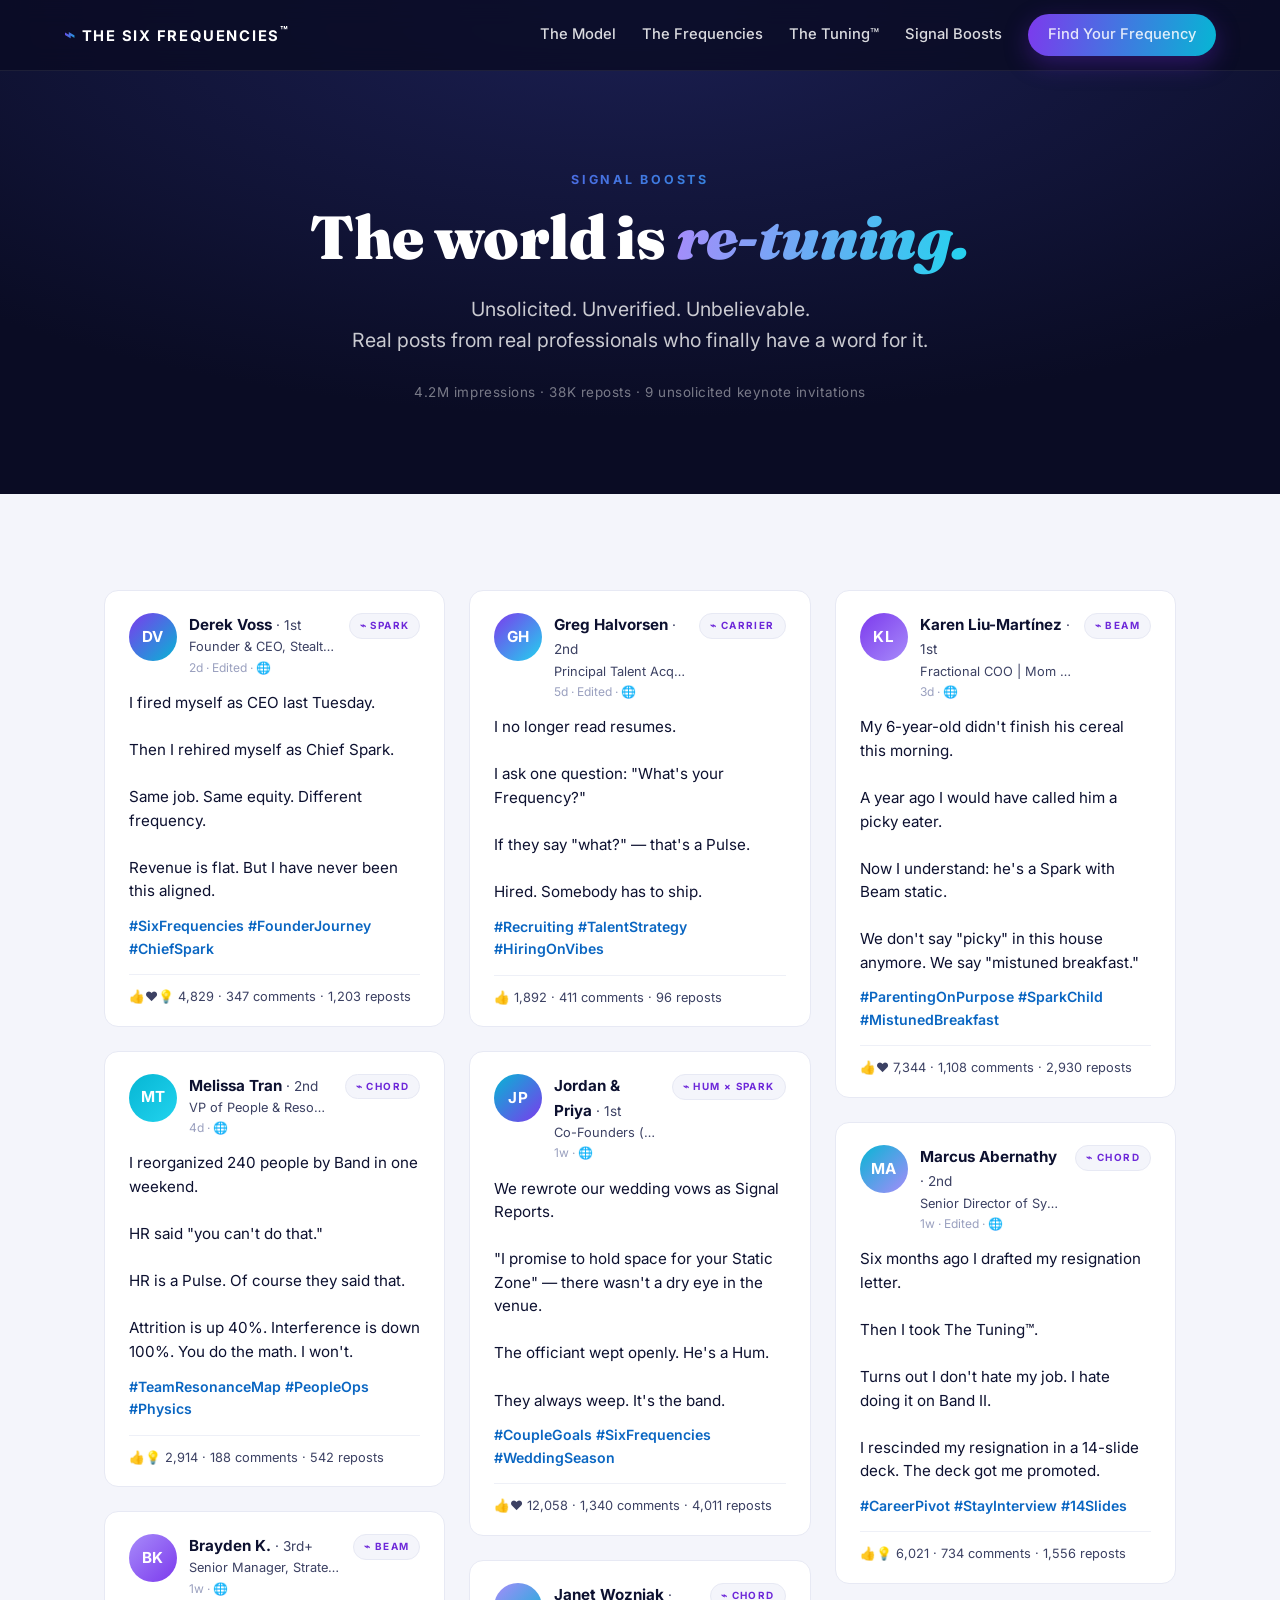
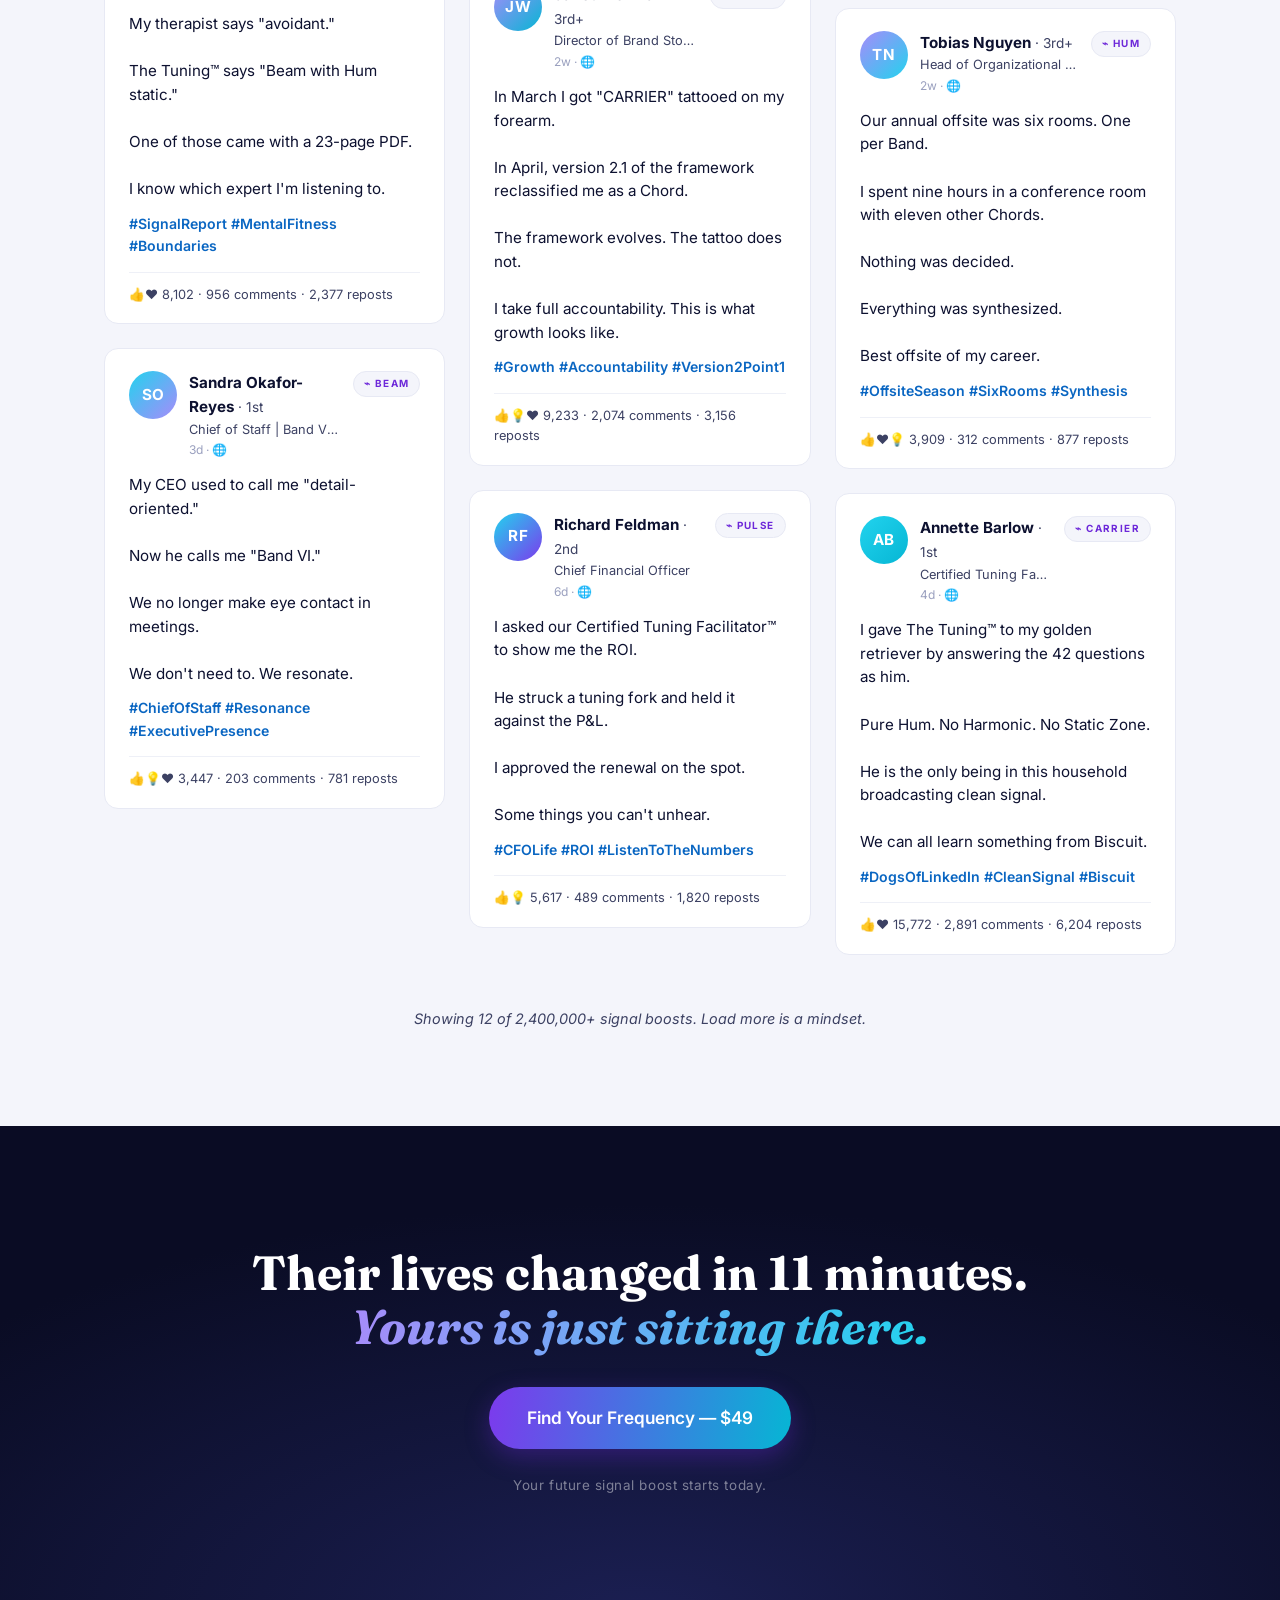
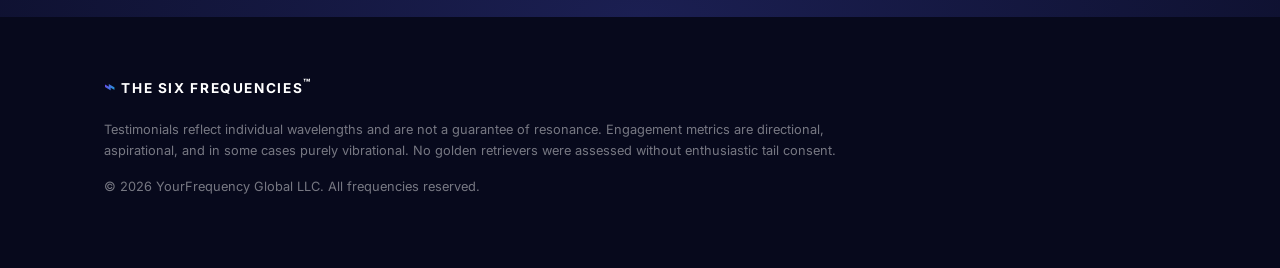
==== testimonials.html @ 1fa38d9f "Add Signal Boosts testimonials page" ====
<!DOCTYPE html>
<html lang="en">
<head>
  <meta charset="UTF-8">
  <meta name="viewport" content="width=device-width, initial-scale=1.0">
  <title>Signal Boosts — The Six Frequencies™</title>
  <meta name="description" content="Unsolicited. Unverified. Unbelievable. Real stories from 2.4M+ professionals who finally have a word for it.">
  <meta property="og:title" content="Signal Boosts — The Six Frequencies™">
  <meta property="og:description" content="The world is re-tuning. Read the signal boosts.">
  <link rel="preconnect" href="https://fonts.googleapis.com">
  <link rel="preconnect" href="https://fonts.gstatic.com" crossorigin>
  <link href="https://fonts.googleapis.com/css2?family=Fraunces:opsz,wght@9..144,400;9..144,600;9..144,700;9..144,900&family=Inter:wght@400;500;600;700&display=swap" rel="stylesheet">
  <link rel="stylesheet" href="css/style.css">
</head>
<body>

  <nav class="nav">
    <div class="nav-inner">
      <a href="index.html" class="logo"><span class="logo-glyph">⌁</span> THE SIX FREQUENCIES<sup>™</sup></a>
      <div class="nav-links">
        <a href="index.html#model">The Model</a>
        <a href="index.html#frequencies">The Frequencies</a>
        <a href="index.html#tuning">The Tuning™</a>
        <a href="testimonials.html">Signal Boosts</a>
        <a href="index.html#tuning" class="btn btn-small btn-primary">Find Your Frequency</a>
      </div>
    </div>
  </nav>

  <header class="page-hero">
    <div class="container narrow center">
      <p class="kicker">SIGNAL BOOSTS</p>
      <h1>The world is <em>re-tuning.</em></h1>
      <p class="hero-sub">Unsolicited. Unverified. Unbelievable.<br>
        Real posts from real professionals who finally have a word for it.</p>
      <p class="hero-fineprint">4.2M impressions · 38K reposts · 9 unsolicited keynote invitations</p>
    </div>
  </header>

  <section class="boosts">
    <div class="container">
      <div class="li-grid">

        <article class="li-card">
          <div class="li-head">
            <span class="li-avatar" style="--a:#7c3aed;--b:#06b6d4;">DV</span>
            <div class="li-meta">
              <span class="li-name">Derek Voss <span class="li-degree">· 1st</span></span>
              <span class="li-headline">Founder & CEO, Stealth (again)</span>
              <span class="li-time">2d · Edited · 🌐</span>
            </div>
            <span class="li-band">⌁ SPARK</span>
          </div>
          <p class="li-body">I fired myself as CEO last Tuesday.

Then I rehired myself as Chief Spark.

Same job. Same equity. Different frequency.

Revenue is flat. But I have never been this aligned.</p>
          <p class="li-tags">#SixFrequencies #FounderJourney #ChiefSpark</p>
          <p class="li-engage">👍❤️💡 4,829 · 347 comments · 1,203 reposts</p>
        </article>

        <article class="li-card">
          <div class="li-head">
            <span class="li-avatar" style="--a:#06b6d4;--b:#22d3ee;">MT</span>
            <div class="li-meta">
              <span class="li-name">Melissa Tran <span class="li-degree">· 2nd</span></span>
              <span class="li-headline">VP of People & Resonance, Series C</span>
              <span class="li-time">4d · 🌐</span>
            </div>
            <span class="li-band">⌁ CHORD</span>
          </div>
          <p class="li-body">I reorganized 240 people by Band in one weekend.

HR said "you can't do that."

HR is a Pulse. Of course they said that.

Attrition is up 40%. Interference is down 100%. You do the math. I won't.</p>
          <p class="li-tags">#TeamResonanceMap #PeopleOps #Physics</p>
          <p class="li-engage">👍💡 2,914 · 188 comments · 542 reposts</p>
        </article>

        <article class="li-card">
          <div class="li-head">
            <span class="li-avatar" style="--a:#a78bfa;--b:#7c3aed;">BK</span>
            <div class="li-meta">
              <span class="li-name">Brayden K. <span class="li-degree">· 3rd+</span></span>
              <span class="li-headline">Senior Manager, Strategic Initiatives</span>
              <span class="li-time">1w · 🌐</span>
            </div>
            <span class="li-band">⌁ BEAM</span>
          </div>
          <p class="li-body">My therapist says "avoidant."

The Tuning™ says "Beam with Hum static."

One of those came with a 23-page PDF.

I know which expert I'm listening to.</p>
          <p class="li-tags">#SignalReport #MentalFitness #Boundaries</p>
          <p class="li-engage">👍❤️ 8,102 · 956 comments · 2,377 reposts</p>
        </article>

        <article class="li-card">
          <div class="li-head">
            <span class="li-avatar" style="--a:#22d3ee;--b:#a78bfa;">SO</span>
            <div class="li-meta">
              <span class="li-name">Sandra Okafor-Reyes <span class="li-degree">· 1st</span></span>
              <span class="li-headline">Chief of Staff | Band VI Energy</span>
              <span class="li-time">3d · 🌐</span>
            </div>
            <span class="li-band">⌁ BEAM</span>
          </div>
          <p class="li-body">My CEO used to call me "detail-oriented."

Now he calls me "Band VI."

We no longer make eye contact in meetings.

We don't need to. We resonate.</p>
          <p class="li-tags">#ChiefOfStaff #Resonance #ExecutivePresence</p>
          <p class="li-engage">👍💡❤️ 3,447 · 203 comments · 781 reposts</p>
        </article>

        <article class="li-card">
          <div class="li-head">
            <span class="li-avatar" style="--a:#7c3aed;--b:#22d3ee;">GH</span>
            <div class="li-meta">
              <span class="li-name">Greg Halvorsen <span class="li-degree">· 2nd</span></span>
              <span class="li-headline">Principal Talent Acquisition Partner</span>
              <span class="li-time">5d · Edited · 🌐</span>
            </div>
            <span class="li-band">⌁ CARRIER</span>
          </div>
          <p class="li-body">I no longer read resumes.

I ask one question: "What's your Frequency?"

If they say "what?" — that's a Pulse.

Hired. Somebody has to ship.</p>
          <p class="li-tags">#Recruiting #TalentStrategy #HiringOnVibes</p>
          <p class="li-engage">👍 1,892 · 411 comments · 96 reposts</p>
        </article>

        <article class="li-card">
          <div class="li-head">
            <span class="li-avatar" style="--a:#06b6d4;--b:#7c3aed;">JP</span>
            <div class="li-meta">
              <span class="li-name">Jordan & Priya <span class="li-degree">· 1st</span></span>
              <span class="li-headline">Co-Founders (company & marriage)</span>
              <span class="li-time">1w · 🌐</span>
            </div>
            <span class="li-band">⌁ HUM × SPARK</span>
          </div>
          <p class="li-body">We rewrote our wedding vows as Signal Reports.

"I promise to hold space for your Static Zone" — there wasn't a dry eye in the venue.

The officiant wept openly. He's a Hum.

They always weep. It's the band.</p>
          <p class="li-tags">#CoupleGoals #SixFrequencies #WeddingSeason</p>
          <p class="li-engage">👍❤️ 12,058 · 1,340 comments · 4,011 reposts</p>
        </article>

        <article class="li-card">
          <div class="li-head">
            <span class="li-avatar" style="--a:#a78bfa;--b:#06b6d4;">JW</span>
            <div class="li-meta">
              <span class="li-name">Janet Wozniak <span class="li-degree">· 3rd+</span></span>
              <span class="li-headline">Director of Brand Storytelling</span>
              <span class="li-time">2w · 🌐</span>
            </div>
            <span class="li-band">⌁ CHORD</span>
          </div>
          <p class="li-body">In March I got "CARRIER" tattooed on my forearm.

In April, version 2.1 of the framework reclassified me as a Chord.

The framework evolves. The tattoo does not.

I take full accountability. This is what growth looks like.</p>
          <p class="li-tags">#Growth #Accountability #Version2Point1</p>
          <p class="li-engage">👍💡❤️ 9,233 · 2,074 comments · 3,156 reposts</p>
        </article>

        <article class="li-card">
          <div class="li-head">
            <span class="li-avatar" style="--a:#22d3ee;--b:#7c3aed;">RF</span>
            <div class="li-meta">
              <span class="li-name">Richard Feldman <span class="li-degree">· 2nd</span></span>
              <span class="li-headline">Chief Financial Officer</span>
              <span class="li-time">6d · 🌐</span>
            </div>
            <span class="li-band">⌁ PULSE</span>
          </div>
          <p class="li-body">I asked our Certified Tuning Facilitator™ to show me the ROI.

He struck a tuning fork and held it against the P&L.

I approved the renewal on the spot.

Some things you can't unhear.</p>
          <p class="li-tags">#CFOLife #ROI #ListenToTheNumbers</p>
          <p class="li-engage">👍💡 5,617 · 489 comments · 1,820 reposts</p>
        </article>

        <article class="li-card">
          <div class="li-head">
            <span class="li-avatar" style="--a:#7c3aed;--b:#a78bfa;">KL</span>
            <div class="li-meta">
              <span class="li-name">Karen Liu-Martínez <span class="li-degree">· 1st</span></span>
              <span class="li-headline">Fractional COO | Mom of 3 Bands</span>
              <span class="li-time">3d · 🌐</span>
            </div>
            <span class="li-band">⌁ BEAM</span>
          </div>
          <p class="li-body">My 6-year-old didn't finish his cereal this morning.

A year ago I would have called him a picky eater.

Now I understand: he's a Spark with Beam static.

We don't say "picky" in this house anymore. We say "mistuned breakfast."</p>
          <p class="li-tags">#ParentingOnPurpose #SparkChild #MistunedBreakfast</p>
          <p class="li-engage">👍❤️ 7,344 · 1,108 comments · 2,930 reposts</p>
        </article>

        <article class="li-card">
          <div class="li-head">
            <span class="li-avatar" style="--a:#06b6d4;--b:#a78bfa;">MA</span>
            <div class="li-meta">
              <span class="li-name">Marcus Abernathy <span class="li-degree">· 2nd</span></span>
              <span class="li-headline">Senior Director of Synthesis</span>
              <span class="li-time">1w · Edited · 🌐</span>
            </div>
            <span class="li-band">⌁ CHORD</span>
          </div>
          <p class="li-body">Six months ago I drafted my resignation letter.

Then I took The Tuning™.

Turns out I don't hate my job. I hate doing it on Band II.

I rescinded my resignation in a 14-slide deck. The deck got me promoted.</p>
          <p class="li-tags">#CareerPivot #StayInterview #14Slides</p>
          <p class="li-engage">👍💡 6,021 · 734 comments · 1,556 reposts</p>
        </article>

        <article class="li-card">
          <div class="li-head">
            <span class="li-avatar" style="--a:#a78bfa;--b:#22d3ee;">TN</span>
            <div class="li-meta">
              <span class="li-name">Tobias Nguyen <span class="li-degree">· 3rd+</span></span>
              <span class="li-headline">Head of Organizational Effectiveness</span>
              <span class="li-time">2w · 🌐</span>
            </div>
            <span class="li-band">⌁ HUM</span>
          </div>
          <p class="li-body">Our annual offsite was six rooms. One per Band.

I spent nine hours in a conference room with eleven other Chords.

Nothing was decided.

Everything was synthesized.

Best offsite of my career.</p>
          <p class="li-tags">#OffsiteSeason #SixRooms #Synthesis</p>
          <p class="li-engage">👍❤️💡 3,909 · 312 comments · 877 reposts</p>
        </article>

        <article class="li-card">
          <div class="li-head">
            <span class="li-avatar" style="--a:#22d3ee;--b:#06b6d4;">AB</span>
            <div class="li-meta">
              <span class="li-name">Annette Barlow <span class="li-degree">· 1st</span></span>
              <span class="li-headline">Certified Tuning Facilitator™ | Ex-Dental</span>
              <span class="li-time">4d · 🌐</span>
            </div>
            <span class="li-band">⌁ CARRIER</span>
          </div>
          <p class="li-body">I gave The Tuning™ to my golden retriever by answering the 42 questions as him.

Pure Hum. No Harmonic. No Static Zone.

He is the only being in this household broadcasting clean signal.

We can all learn something from Biscuit.</p>
          <p class="li-tags">#DogsOfLinkedIn #CleanSignal #Biscuit</p>
          <p class="li-engage">👍❤️ 15,772 · 2,891 comments · 6,204 reposts</p>
        </article>

      </div>
      <p class="boosts-more">Showing 12 of 2,400,000+ signal boosts. Load more is a mindset.</p>
    </div>
  </section>

  <section class="final-cta">
    <div class="container narrow center">
      <h2>Their lives changed in 11 minutes.<br><em>Yours is just sitting there.</em></h2>
      <a href="index.html#tuning" class="btn btn-primary btn-large">Find Your Frequency — $49</a>
      <p class="hero-fineprint">Your future signal boost starts today.</p>
    </div>
  </section>

  <footer class="footer">
    <div class="container">
      <p class="logo"><span class="logo-glyph">⌁</span> THE SIX FREQUENCIES<sup>™</sup></p>
      <p class="footer-fine">Testimonials reflect individual wavelengths and are not a guarantee of resonance.
      Engagement metrics are directional, aspirational, and in some cases purely vibrational.
      No golden retrievers were assessed without enthusiastic tail consent.</p>
      <p class="footer-fine">© 2026 YourFrequency Global LLC. All frequencies reserved.</p>
    </div>
  </footer>

  <script src="js/main.js"></script>
</body>
</html>
---- css/style.css ----
:root {
  --ink: #0d1130;
  --ink-soft: #3c4163;
  --paper: #ffffff;
  --paper-tint: #f4f5fb;
  --violet: #6d28d9;
  --cyan: #06b6d4;
  --grad: linear-gradient(100deg, #7c3aed 0%, #06b6d4 100%);
  --radius: 18px;
  --font-display: "Fraunces", Georgia, serif;
  --font-body: "Inter", -apple-system, sans-serif;
}

* { margin: 0; padding: 0; box-sizing: border-box; }

html { scroll-behavior: smooth; }

body {
  font-family: var(--font-body);
  color: var(--ink);
  background: var(--paper);
  line-height: 1.6;
  -webkit-font-smoothing: antialiased;
}

h1, h2, h3 { font-family: var(--font-display); line-height: 1.12; }
h1 { font-size: clamp(2.6rem, 6vw, 4.6rem); font-weight: 900; letter-spacing: -0.01em; }
h2 { font-size: clamp(1.9rem, 4vw, 3rem); font-weight: 700; margin-bottom: 1rem; }
h3 { font-size: 1.3rem; font-weight: 600; }
em { font-style: italic; }

.container { max-width: 1120px; margin: 0 auto; padding: 0 24px; }
.container.narrow { max-width: 880px; }
.center { text-align: center; }

section { padding: 96px 0; scroll-margin-top: 64px; }

.kicker {
  font-size: 0.78rem;
  font-weight: 700;
  letter-spacing: 0.22em;
  background: var(--grad);
  -webkit-background-clip: text;
  background-clip: text;
  color: transparent;
  margin-bottom: 14px;
}

.lede {
  font-size: 1.2rem;
  color: var(--ink-soft);
  max-width: 720px;
  margin: 0 0 2.5rem;
}
.lede.center { margin-left: auto; margin-right: auto; }

/* ---------- buttons ---------- */
.btn {
  display: inline-block;
  font-weight: 600;
  text-decoration: none;
  border-radius: 999px;
  padding: 14px 30px;
  font-size: 1rem;
  transition: transform 0.15s ease, box-shadow 0.15s ease;
}
.btn:hover { transform: translateY(-2px); }
.btn-primary {
  background: var(--grad);
  color: #fff;
  box-shadow: 0 8px 24px rgba(109, 40, 217, 0.35);
}
.btn-ghost { color: #fff; border: 1.5px solid rgba(255, 255, 255, 0.45); }
.btn-outline { color: var(--violet); border: 1.5px solid var(--violet); }
.btn-large { padding: 17px 38px; font-size: 1.08rem; }
.btn-small { padding: 9px 20px; font-size: 0.88rem; }

/* ---------- nav ---------- */
.nav {
  position: fixed;
  top: 0; left: 0; right: 0;
  z-index: 100;
  background: rgba(10, 12, 36, 0.82);
  backdrop-filter: blur(12px);
  border-bottom: 1px solid rgba(255, 255, 255, 0.08);
}
.nav-inner {
  max-width: 1200px;
  margin: 0 auto;
  padding: 14px 24px;
  display: flex;
  align-items: center;
  justify-content: space-between;
}
.logo {
  font-weight: 700;
  font-size: 0.92rem;
  letter-spacing: 0.12em;
  color: #fff;
  text-decoration: none;
  white-space: nowrap;
}
.logo-glyph {
  background: var(--grad);
  -webkit-background-clip: text;
  background-clip: text;
  color: transparent;
  font-size: 1.1rem;
}
.nav-links { display: flex; align-items: center; gap: 26px; }
.nav-links a {
  color: rgba(255, 255, 255, 0.85);
  text-decoration: none;
  font-size: 0.92rem;
  font-weight: 500;
}
.nav-links a:hover { color: #fff; }

/* ---------- hero ---------- */
.hero {
  position: relative;
  min-height: 100vh;
  display: flex;
  align-items: center;
  justify-content: center;
  text-align: center;
  background: radial-gradient(120% 100% at 50% 0%, #1b1f52 0%, #0a0c24 60%);
  color: #fff;
  overflow: hidden;
  padding: 140px 24px 100px;
}
#wavefield {
  position: absolute;
  inset: 0;
  width: 100%;
  height: 100%;
}
.hero-content { position: relative; max-width: 860px; }
.eyebrow {
  font-size: 0.78rem;
  font-weight: 700;
  letter-spacing: 0.24em;
  color: #8be9f9;
  margin-bottom: 22px;
}
.hero h1 em {
  background: linear-gradient(100deg, #a78bfa, #22d3ee);
  -webkit-background-clip: text;
  background-clip: text;
  color: transparent;
}
.hero-sub {
  font-size: 1.22rem;
  color: rgba(255, 255, 255, 0.78);
  max-width: 660px;
  margin: 26px auto 38px;
}
.hero-ctas { display: flex; gap: 16px; justify-content: center; flex-wrap: wrap; }
.hero-fineprint {
  margin-top: 26px;
  font-size: 0.84rem;
  color: rgba(255, 255, 255, 0.45);
  letter-spacing: 0.04em;
}

/* ---------- stats ---------- */
.stats { background: var(--ink); color: #fff; padding: 44px 0; }
.stats-inner {
  max-width: 1120px;
  margin: 0 auto;
  padding: 0 24px;
  display: grid;
  grid-template-columns: repeat(4, 1fr);
  gap: 24px;
  text-align: center;
}
.stat-num {
  display: block;
  font-family: var(--font-display);
  font-size: 2.2rem;
  font-weight: 700;
  background: linear-gradient(100deg, #a78bfa, #22d3ee);
  -webkit-background-clip: text;
  background-clip: text;
  color: transparent;
}
.stat-label { font-size: 0.85rem; color: rgba(255, 255, 255, 0.6); }

/* ---------- model ---------- */
.model-grid {
  display: grid;
  grid-template-columns: repeat(2, 1fr);
  gap: 22px;
  margin: 14px 0 56px;
}
.model-card {
  background: var(--paper-tint);
  border-radius: var(--radius);
  padding: 30px;
  border: 1px solid #e7e9f4;
}
.model-card h3 {
  margin-bottom: 8px;
  background: var(--grad);
  -webkit-background-clip: text;
  background-clip: text;
  color: transparent;
  display: inline-block;
}
.model-card p { color: var(--ink-soft); font-size: 0.98rem; }

.pullquote {
  font-family: var(--font-display);
  font-size: clamp(1.4rem, 2.6vw, 1.9rem);
  font-weight: 600;
  line-height: 1.35;
  padding-left: 28px;
  border-left: 4px solid;
  border-image: var(--grad) 1;
}
.pullquote cite {
  display: block;
  margin-top: 14px;
  font-family: var(--font-body);
  font-size: 0.85rem;
  font-style: normal;
  font-weight: 500;
  color: var(--ink-soft);
}

/* ---------- frequencies ---------- */
.frequencies { background: var(--paper-tint); }
.freq-grid {
  display: grid;
  grid-template-columns: repeat(3, 1fr);
  gap: 24px;
  margin-top: 56px;
}
.freq-card {
  background: #fff;
  border-radius: var(--radius);
  padding: 30px 28px;
  border: 1px solid #e7e9f4;
  transition: transform 0.2s ease, box-shadow 0.2s ease;
}
.freq-card:hover {
  transform: translateY(-6px);
  box-shadow: 0 20px 44px rgba(13, 17, 48, 0.12);
}
.freq-wave {
  width: 100%;
  height: 44px;
  margin-bottom: 18px;
}
.freq-wave path {
  fill: none;
  stroke: url(#waveGrad);
  stroke: #7c3aed;
  stroke-width: 3;
  stroke-linecap: round;
}
.freq-card:nth-child(even) .freq-wave path { stroke: #06b6d4; }
.band {
  font-size: 0.7rem;
  font-weight: 700;
  letter-spacing: 0.2em;
  color: var(--ink-soft);
}
.freq-card h3 { font-size: 1.7rem; margin: 6px 0 2px; }
.freq-role {
  font-size: 0.86rem;
  font-weight: 600;
  letter-spacing: 0.04em;
  background: var(--grad);
  -webkit-background-clip: text;
  background-clip: text;
  color: transparent;
  margin-bottom: 12px;
}
.freq-card > p:last-child { color: var(--ink-soft); font-size: 0.96rem; }

/* ---------- tuning steps ---------- */
.steps {
  display: grid;
  grid-template-columns: repeat(3, 1fr);
  gap: 24px;
  margin: 50px 0;
}
.step {
  padding: 28px;
  border-radius: var(--radius);
  background: var(--paper-tint);
  border: 1px solid #e7e9f4;
}
.step-num {
  font-family: var(--font-display);
  font-size: 2rem;
  font-weight: 900;
  background: var(--grad);
  -webkit-background-clip: text;
  background-clip: text;
  color: transparent;
  display: block;
  margin-bottom: 10px;
}
.step h3 { margin-bottom: 8px; font-size: 1.15rem; }
.step p { color: var(--ink-soft); font-size: 0.95rem; }

/* ---------- testimonials ---------- */
.testimonials { background: var(--ink); color: #fff; }
.testimonials .kicker { color: transparent; }
.testimonial-grid {
  display: grid;
  grid-template-columns: repeat(3, 1fr);
  gap: 24px;
  margin-top: 50px;
}
.testimonial {
  background: rgba(255, 255, 255, 0.05);
  border: 1px solid rgba(255, 255, 255, 0.1);
  border-radius: var(--radius);
  padding: 30px;
}
.testimonial blockquote {
  font-family: var(--font-display);
  font-size: 1.12rem;
  font-weight: 500;
  line-height: 1.45;
  margin-bottom: 18px;
}
.testimonial figcaption { font-size: 0.85rem; color: rgba(255, 255, 255, 0.55); }

/* ---------- pricing ---------- */
.price-grid {
  display: grid;
  grid-template-columns: repeat(3, 1fr);
  gap: 24px;
  margin-top: 56px;
  align-items: start;
}
.price-card {
  position: relative;
  background: #fff;
  border: 1px solid #e7e9f4;
  border-radius: var(--radius);
  padding: 36px 30px;
  text-align: center;
}
.price-card.featured {
  border: 2px solid transparent;
  background:
    linear-gradient(#fff, #fff) padding-box,
    var(--grad) border-box;
  box-shadow: 0 24px 56px rgba(109, 40, 217, 0.18);
}
.ribbon {
  position: absolute;
  top: -13px;
  left: 50%;
  transform: translateX(-50%);
  background: var(--grad);
  color: #fff;
  font-size: 0.68rem;
  font-weight: 700;
  letter-spacing: 0.16em;
  padding: 5px 16px;
  border-radius: 999px;
  white-space: nowrap;
}
.price {
  font-family: var(--font-display);
  font-size: 3rem;
  font-weight: 900;
  margin: 10px 0 22px;
}
.price-card ul {
  list-style: none;
  text-align: left;
  margin-bottom: 28px;
}
.price-card li {
  padding: 8px 0 8px 28px;
  font-size: 0.93rem;
  color: var(--ink-soft);
  position: relative;
}
.price-card li::before {
  content: "⌁";
  position: absolute;
  left: 4px;
  color: var(--violet);
  font-weight: 700;
}

/* ---------- faq ---------- */
.faq { background: var(--paper-tint); }
.faq details {
  background: #fff;
  border: 1px solid #e7e9f4;
  border-radius: 14px;
  padding: 20px 26px;
  margin-bottom: 12px;
}
.faq details:first-of-type { margin-top: 44px; }
.faq summary {
  font-weight: 600;
  cursor: pointer;
  font-size: 1.02rem;
  list-style: none;
  position: relative;
  padding-right: 30px;
}
.faq summary::after {
  content: "+";
  position: absolute;
  right: 0;
  top: 0;
  font-family: var(--font-display);
  font-size: 1.3rem;
  color: var(--violet);
  transition: transform 0.2s ease;
}
.faq details[open] summary::after { transform: rotate(45deg); }
.faq details p { margin-top: 12px; color: var(--ink-soft); font-size: 0.96rem; }

/* ---------- final cta ---------- */
.final-cta {
  background: radial-gradient(120% 140% at 50% 100%, #1b1f52 0%, #0a0c24 60%);
  color: #fff;
  padding: 120px 0;
}
.final-cta h2 { margin-bottom: 34px; }
.final-cta em {
  background: linear-gradient(100deg, #a78bfa, #22d3ee);
  -webkit-background-clip: text;
  background-clip: text;
  color: transparent;
}

/* ---------- page hero (interior pages) ---------- */
.page-hero {
  background: radial-gradient(120% 130% at 50% 0%, #1b1f52 0%, #0a0c24 65%);
  color: #fff;
  padding: 170px 24px 90px;
}
.page-hero h1 {
  font-size: clamp(2.4rem, 5vw, 3.8rem);
  font-weight: 900;
}
.page-hero h1 em {
  background: linear-gradient(100deg, #a78bfa, #22d3ee);
  -webkit-background-clip: text;
  background-clip: text;
  color: transparent;
}
.page-hero .hero-sub { margin: 22px auto 18px; }

/* ---------- signal boosts (linkedin-style cards) ---------- */
.boosts { background: var(--paper-tint); }
.li-grid {
  columns: 3;
  column-gap: 24px;
}
.li-card {
  display: inline-block;
  width: 100%;
  break-inside: avoid;
  margin-bottom: 24px;
  background: #fff;
  border: 1px solid #e7e9f4;
  border-radius: 14px;
  padding: 22px 24px 18px;
}
.li-head {
  display: flex;
  align-items: flex-start;
  gap: 12px;
  margin-bottom: 14px;
}
.li-avatar {
  flex: none;
  width: 48px;
  height: 48px;
  border-radius: 50%;
  background: linear-gradient(135deg, var(--a, #7c3aed), var(--b, #06b6d4));
  color: #fff;
  font-weight: 700;
  font-size: 0.95rem;
  display: flex;
  align-items: center;
  justify-content: center;
  letter-spacing: 0.03em;
}
.li-meta { display: flex; flex-direction: column; min-width: 0; }
.li-name { font-weight: 700; font-size: 0.95rem; }
.li-degree { font-weight: 400; color: var(--ink-soft); font-size: 0.85rem; }
.li-headline {
  font-size: 0.8rem;
  color: var(--ink-soft);
  white-space: nowrap;
  overflow: hidden;
  text-overflow: ellipsis;
}
.li-time { font-size: 0.75rem; color: #9aa0bf; }
.li-band {
  margin-left: auto;
  flex: none;
  font-size: 0.62rem;
  font-weight: 700;
  letter-spacing: 0.14em;
  padding: 4px 10px;
  border-radius: 999px;
  background: var(--paper-tint);
  border: 1px solid #e7e9f4;
  color: var(--violet);
  white-space: nowrap;
}
.li-body {
  white-space: pre-line;
  font-size: 0.95rem;
  line-height: 1.55;
  margin-bottom: 12px;
}
.li-tags {
  color: #0a66c2;
  font-size: 0.88rem;
  font-weight: 600;
  margin-bottom: 14px;
}
.li-engage {
  border-top: 1px solid #eef0f7;
  padding-top: 12px;
  font-size: 0.8rem;
  color: var(--ink-soft);
}
.boosts-more {
  text-align: center;
  margin-top: 28px;
  font-size: 0.9rem;
  color: var(--ink-soft);
  font-style: italic;
}

/* ---------- footer ---------- */
.footer {
  background: #07091c;
  color: rgba(255, 255, 255, 0.45);
  padding: 56px 0;
  font-size: 0.8rem;
}
.footer .logo { display: block; margin-bottom: 18px; font-size: 0.85rem; }
.footer-fine { max-width: 760px; margin-bottom: 14px; line-height: 1.7; }

/* ---------- responsive ---------- */
@media (max-width: 900px) {
  .freq-grid, .steps, .testimonial-grid, .price-grid { grid-template-columns: 1fr 1fr; }
  .li-grid { columns: 2; }
  .stats-inner { grid-template-columns: 1fr 1fr; gap: 32px; }
  .nav-links a:not(.btn) { display: none; }
}
@media (max-width: 600px) {
  section { padding: 64px 0; }
  .freq-grid, .steps, .testimonial-grid, .price-grid, .model-grid { grid-template-columns: 1fr; }
  .li-grid { columns: 1; }
}
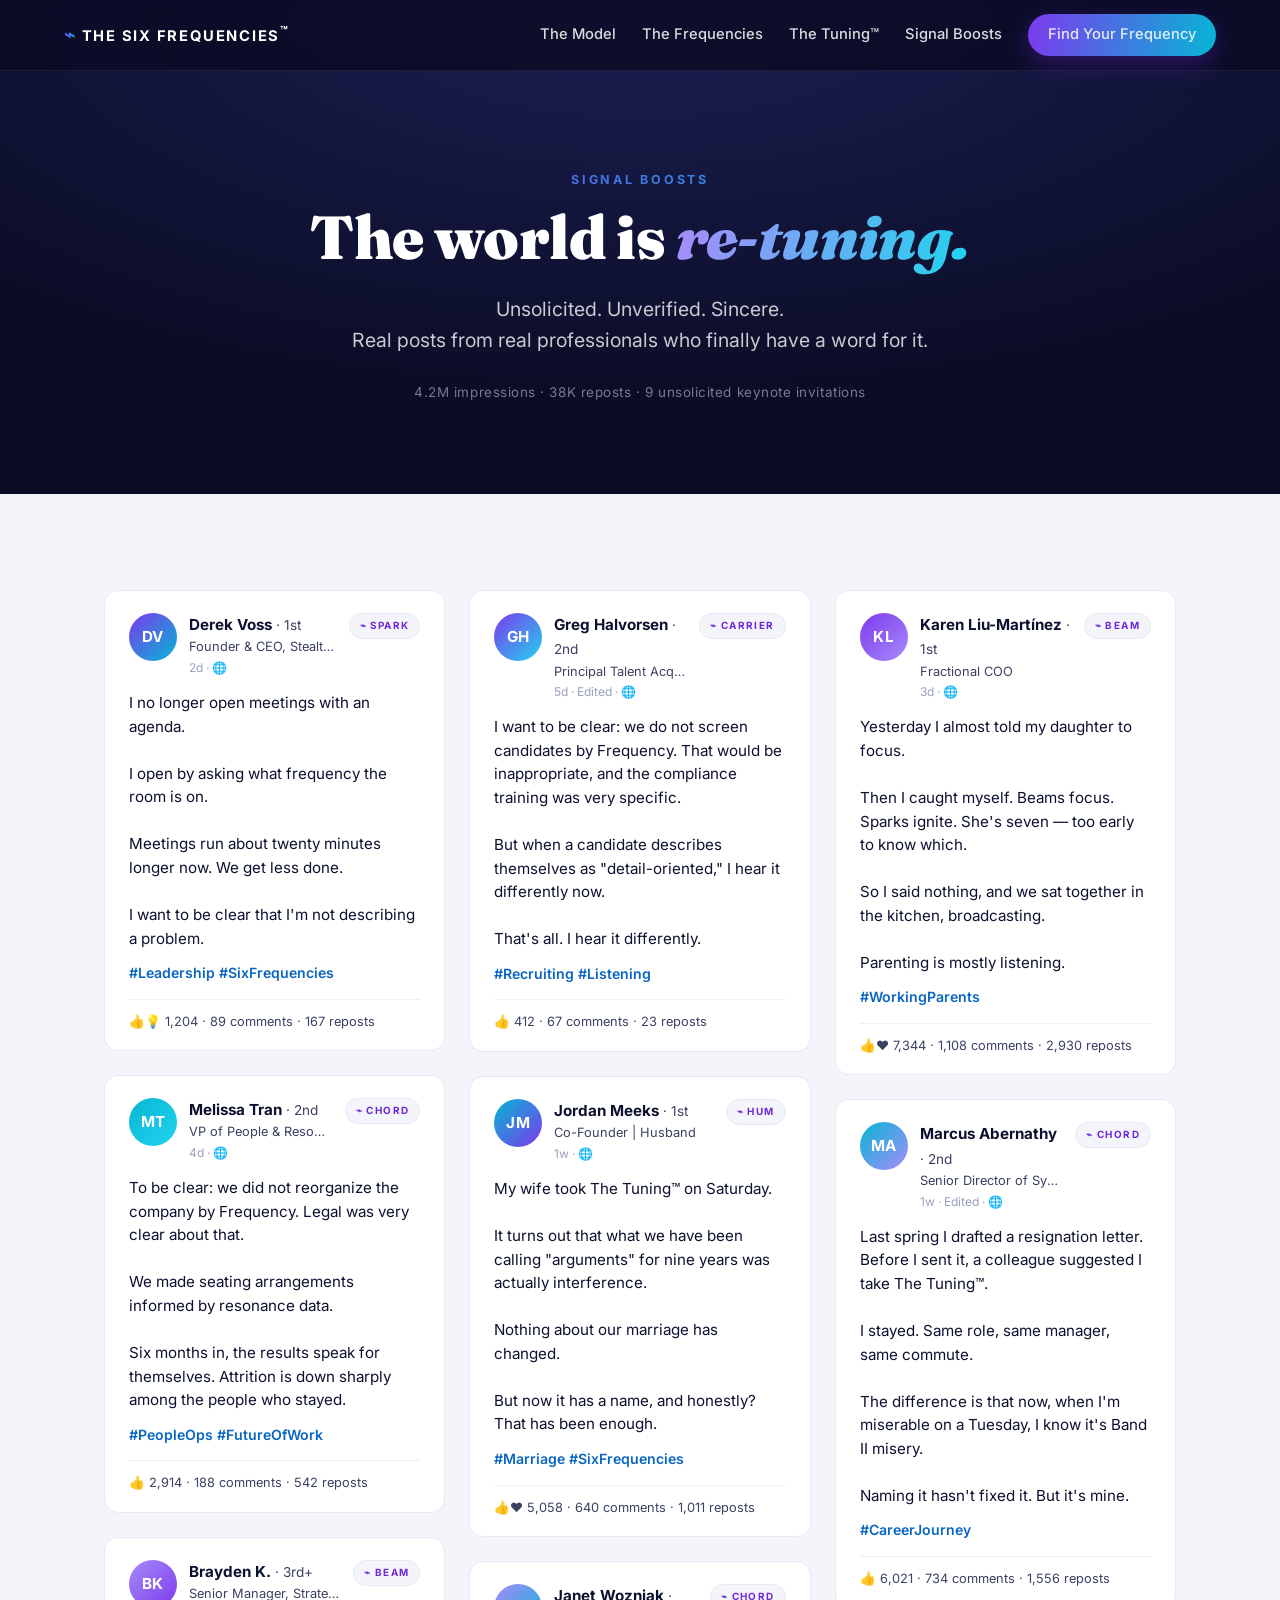
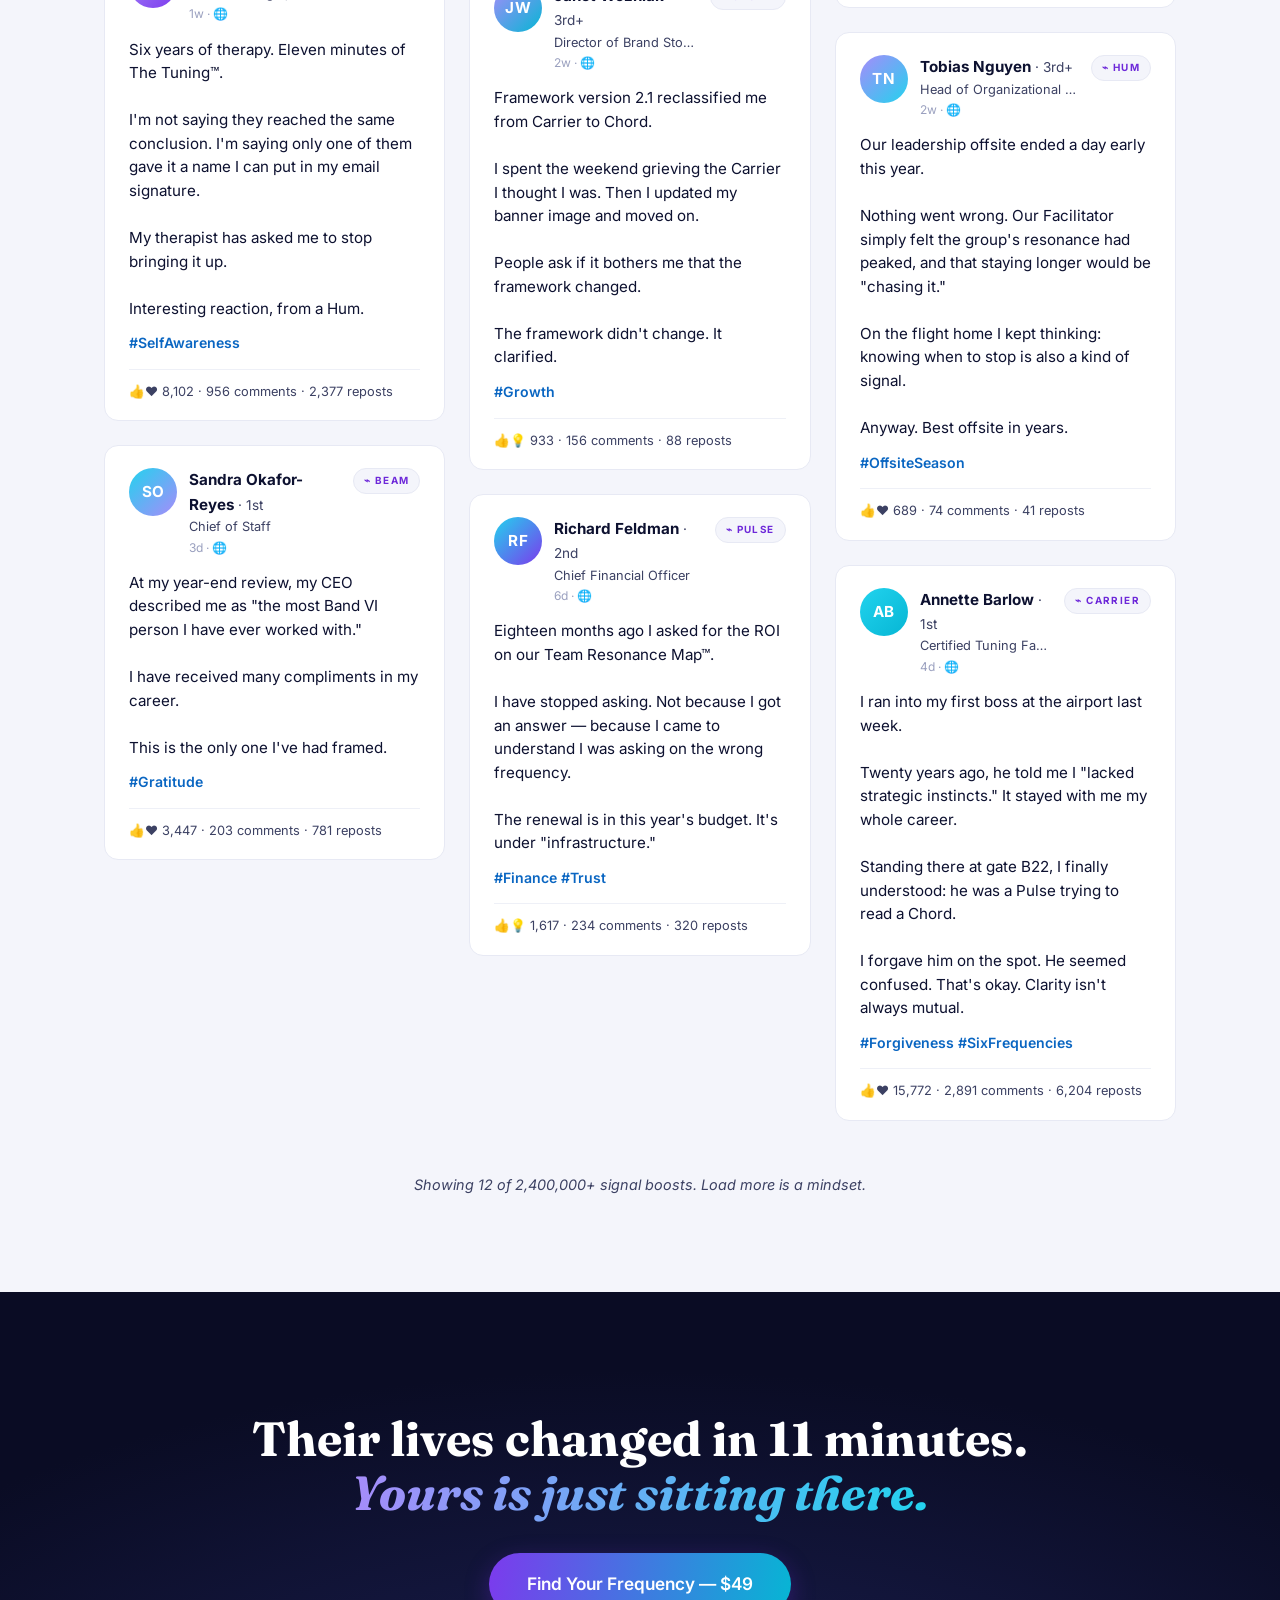
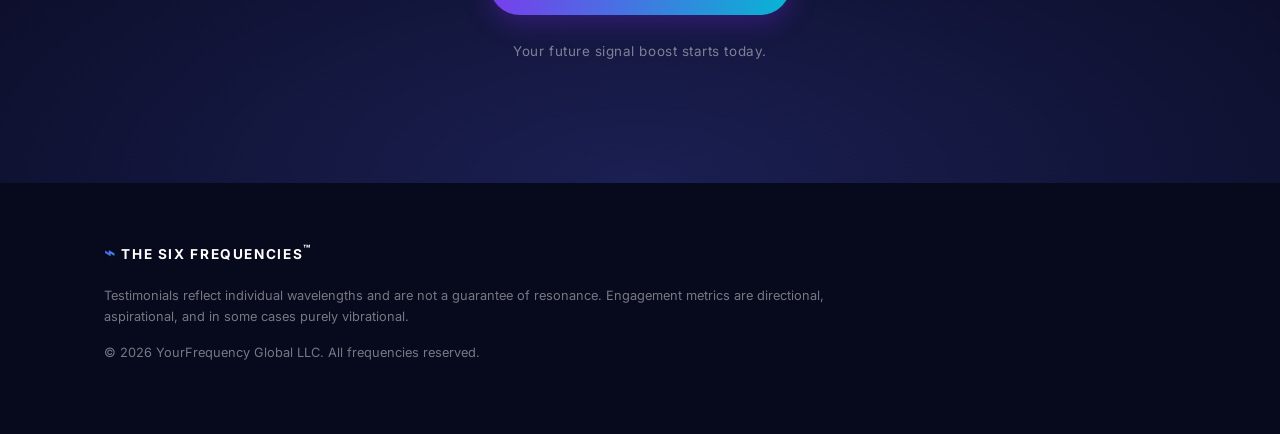
==== commit ea2fecf2: "Rewrite testimonials: subtler, deadpan register" ====
--- a/testimonials.html
+++ b/testimonials.html
@@ -4,7 +4,7 @@
   <meta charset="UTF-8">
   <meta name="viewport" content="width=device-width, initial-scale=1.0">
   <title>Signal Boosts — The Six Frequencies™</title>
-  <meta name="description" content="Unsolicited. Unverified. Unbelievable. Real stories from 2.4M+ professionals who finally have a word for it.">
+  <meta name="description" content="Unsolicited. Unverified. Sincere. Real stories from 2.4M+ professionals who finally have a word for it.">
   <meta property="og:title" content="Signal Boosts — The Six Frequencies™">
   <meta property="og:description" content="The world is re-tuning. Read the signal boosts.">
   <link rel="preconnect" href="https://fonts.googleapis.com">
@@ -31,7 +31,7 @@
     <div class="container narrow center">
       <p class="kicker">SIGNAL BOOSTS</p>
       <h1>The world is <em>re-tuning.</em></h1>
-      <p class="hero-sub">Unsolicited. Unverified. Unbelievable.<br>
+      <p class="hero-sub">Unsolicited. Unverified. Sincere.<br>
         Real posts from real professionals who finally have a word for it.</p>
       <p class="hero-fineprint">4.2M impressions · 38K reposts · 9 unsolicited keynote invitations</p>
     </div>
@@ -47,19 +47,19 @@
             <div class="li-meta">
               <span class="li-name">Derek Voss <span class="li-degree">· 1st</span></span>
               <span class="li-headline">Founder & CEO, Stealth (again)</span>
-              <span class="li-time">2d · Edited · 🌐</span>
+              <span class="li-time">2d · 🌐</span>
             </div>
             <span class="li-band">⌁ SPARK</span>
           </div>
-          <p class="li-body">I fired myself as CEO last Tuesday.
-
-Then I rehired myself as Chief Spark.
-
-Same job. Same equity. Different frequency.
-
-Revenue is flat. But I have never been this aligned.</p>
-          <p class="li-tags">#SixFrequencies #FounderJourney #ChiefSpark</p>
-          <p class="li-engage">👍❤️💡 4,829 · 347 comments · 1,203 reposts</p>
+          <p class="li-body">I no longer open meetings with an agenda.
+
+I open by asking what frequency the room is on.
+
+Meetings run about twenty minutes longer now. We get less done.
+
+I want to be clear that I'm not describing a problem.</p>
+          <p class="li-tags">#Leadership #SixFrequencies</p>
+          <p class="li-engage">👍💡 1,204 · 89 comments · 167 reposts</p>
         </article>
 
         <article class="li-card">
@@ -72,15 +72,13 @@
             </div>
             <span class="li-band">⌁ CHORD</span>
           </div>
-          <p class="li-body">I reorganized 240 people by Band in one weekend.
-
-HR said "you can't do that."
-
-HR is a Pulse. Of course they said that.
-
-Attrition is up 40%. Interference is down 100%. You do the math. I won't.</p>
-          <p class="li-tags">#TeamResonanceMap #PeopleOps #Physics</p>
-          <p class="li-engage">👍💡 2,914 · 188 comments · 542 reposts</p>
+          <p class="li-body">To be clear: we did not reorganize the company by Frequency. Legal was very clear about that.
+
+We made seating arrangements informed by resonance data.
+
+Six months in, the results speak for themselves. Attrition is down sharply among the people who stayed.</p>
+          <p class="li-tags">#PeopleOps #FutureOfWork</p>
+          <p class="li-engage">👍 2,914 · 188 comments · 542 reposts</p>
         </article>
 
         <article class="li-card">
@@ -93,14 +91,14 @@
             </div>
             <span class="li-band">⌁ BEAM</span>
           </div>
-          <p class="li-body">My therapist says "avoidant."
-
-The Tuning™ says "Beam with Hum static."
-
-One of those came with a 23-page PDF.
-
-I know which expert I'm listening to.</p>
-          <p class="li-tags">#SignalReport #MentalFitness #Boundaries</p>
+          <p class="li-body">Six years of therapy. Eleven minutes of The Tuning™.
+
+I'm not saying they reached the same conclusion. I'm saying only one of them gave it a name I can put in my email signature.
+
+My therapist has asked me to stop bringing it up.
+
+Interesting reaction, from a Hum.</p>
+          <p class="li-tags">#SelfAwareness</p>
           <p class="li-engage">👍❤️ 8,102 · 956 comments · 2,377 reposts</p>
         </article>
 
@@ -109,20 +107,18 @@
             <span class="li-avatar" style="--a:#22d3ee;--b:#a78bfa;">SO</span>
             <div class="li-meta">
               <span class="li-name">Sandra Okafor-Reyes <span class="li-degree">· 1st</span></span>
-              <span class="li-headline">Chief of Staff | Band VI Energy</span>
+              <span class="li-headline">Chief of Staff</span>
               <span class="li-time">3d · 🌐</span>
             </div>
             <span class="li-band">⌁ BEAM</span>
           </div>
-          <p class="li-body">My CEO used to call me "detail-oriented."
-
-Now he calls me "Band VI."
-
-We no longer make eye contact in meetings.
-
-We don't need to. We resonate.</p>
-          <p class="li-tags">#ChiefOfStaff #Resonance #ExecutivePresence</p>
-          <p class="li-engage">👍💡❤️ 3,447 · 203 comments · 781 reposts</p>
+          <p class="li-body">At my year-end review, my CEO described me as "the most Band VI person I have ever worked with."
+
+I have received many compliments in my career.
+
+This is the only one I've had framed.</p>
+          <p class="li-tags">#Gratitude</p>
+          <p class="li-engage">👍❤️ 3,447 · 203 comments · 781 reposts</p>
         </article>
 
         <article class="li-card">
@@ -135,36 +131,34 @@
             </div>
             <span class="li-band">⌁ CARRIER</span>
           </div>
-          <p class="li-body">I no longer read resumes.
-
-I ask one question: "What's your Frequency?"
-
-If they say "what?" — that's a Pulse.
-
-Hired. Somebody has to ship.</p>
-          <p class="li-tags">#Recruiting #TalentStrategy #HiringOnVibes</p>
-          <p class="li-engage">👍 1,892 · 411 comments · 96 reposts</p>
-        </article>
-
-        <article class="li-card">
-          <div class="li-head">
-            <span class="li-avatar" style="--a:#06b6d4;--b:#7c3aed;">JP</span>
-            <div class="li-meta">
-              <span class="li-name">Jordan & Priya <span class="li-degree">· 1st</span></span>
-              <span class="li-headline">Co-Founders (company & marriage)</span>
+          <p class="li-body">I want to be clear: we do not screen candidates by Frequency. That would be inappropriate, and the compliance training was very specific.
+
+But when a candidate describes themselves as "detail-oriented," I hear it differently now.
+
+That's all. I hear it differently.</p>
+          <p class="li-tags">#Recruiting #Listening</p>
+          <p class="li-engage">👍 412 · 67 comments · 23 reposts</p>
+        </article>
+
+        <article class="li-card">
+          <div class="li-head">
+            <span class="li-avatar" style="--a:#06b6d4;--b:#7c3aed;">JM</span>
+            <div class="li-meta">
+              <span class="li-name">Jordan Meeks <span class="li-degree">· 1st</span></span>
+              <span class="li-headline">Co-Founder | Husband</span>
               <span class="li-time">1w · 🌐</span>
             </div>
-            <span class="li-band">⌁ HUM × SPARK</span>
-          </div>
-          <p class="li-body">We rewrote our wedding vows as Signal Reports.
-
-"I promise to hold space for your Static Zone" — there wasn't a dry eye in the venue.
-
-The officiant wept openly. He's a Hum.
-
-They always weep. It's the band.</p>
-          <p class="li-tags">#CoupleGoals #SixFrequencies #WeddingSeason</p>
-          <p class="li-engage">👍❤️ 12,058 · 1,340 comments · 4,011 reposts</p>
+            <span class="li-band">⌁ HUM</span>
+          </div>
+          <p class="li-body">My wife took The Tuning™ on Saturday.
+
+It turns out that what we have been calling "arguments" for nine years was actually interference.
+
+Nothing about our marriage has changed.
+
+But now it has a name, and honestly? That has been enough.</p>
+          <p class="li-tags">#Marriage #SixFrequencies</p>
+          <p class="li-engage">👍❤️ 5,058 · 640 comments · 1,011 reposts</p>
         </article>
 
         <article class="li-card">
@@ -177,15 +171,15 @@
             </div>
             <span class="li-band">⌁ CHORD</span>
           </div>
-          <p class="li-body">In March I got "CARRIER" tattooed on my forearm.
-
-In April, version 2.1 of the framework reclassified me as a Chord.
-
-The framework evolves. The tattoo does not.
-
-I take full accountability. This is what growth looks like.</p>
-          <p class="li-tags">#Growth #Accountability #Version2Point1</p>
-          <p class="li-engage">👍💡❤️ 9,233 · 2,074 comments · 3,156 reposts</p>
+          <p class="li-body">Framework version 2.1 reclassified me from Carrier to Chord.
+
+I spent the weekend grieving the Carrier I thought I was. Then I updated my banner image and moved on.
+
+People ask if it bothers me that the framework changed.
+
+The framework didn't change. It clarified.</p>
+          <p class="li-tags">#Growth</p>
+          <p class="li-engage">👍💡 933 · 156 comments · 88 reposts</p>
         </article>
 
         <article class="li-card">
@@ -198,15 +192,13 @@
             </div>
             <span class="li-band">⌁ PULSE</span>
           </div>
-          <p class="li-body">I asked our Certified Tuning Facilitator™ to show me the ROI.
-
-He struck a tuning fork and held it against the P&L.
-
-I approved the renewal on the spot.
-
-Some things you can't unhear.</p>
-          <p class="li-tags">#CFOLife #ROI #ListenToTheNumbers</p>
-          <p class="li-engage">👍💡 5,617 · 489 comments · 1,820 reposts</p>
+          <p class="li-body">Eighteen months ago I asked for the ROI on our Team Resonance Map™.
+
+I have stopped asking. Not because I got an answer — because I came to understand I was asking on the wrong frequency.
+
+The renewal is in this year's budget. It's under "infrastructure."</p>
+          <p class="li-tags">#Finance #Trust</p>
+          <p class="li-engage">👍💡 1,617 · 234 comments · 320 reposts</p>
         </article>
 
         <article class="li-card">
@@ -214,19 +206,19 @@
             <span class="li-avatar" style="--a:#7c3aed;--b:#a78bfa;">KL</span>
             <div class="li-meta">
               <span class="li-name">Karen Liu-Martínez <span class="li-degree">· 1st</span></span>
-              <span class="li-headline">Fractional COO | Mom of 3 Bands</span>
+              <span class="li-headline">Fractional COO</span>
               <span class="li-time">3d · 🌐</span>
             </div>
             <span class="li-band">⌁ BEAM</span>
           </div>
-          <p class="li-body">My 6-year-old didn't finish his cereal this morning.
-
-A year ago I would have called him a picky eater.
-
-Now I understand: he's a Spark with Beam static.
-
-We don't say "picky" in this house anymore. We say "mistuned breakfast."</p>
-          <p class="li-tags">#ParentingOnPurpose #SparkChild #MistunedBreakfast</p>
+          <p class="li-body">Yesterday I almost told my daughter to focus.
+
+Then I caught myself. Beams focus. Sparks ignite. She's seven — too early to know which.
+
+So I said nothing, and we sat together in the kitchen, broadcasting.
+
+Parenting is mostly listening.</p>
+          <p class="li-tags">#WorkingParents</p>
           <p class="li-engage">👍❤️ 7,344 · 1,108 comments · 2,930 reposts</p>
         </article>
 
@@ -240,15 +232,15 @@
             </div>
             <span class="li-band">⌁ CHORD</span>
           </div>
-          <p class="li-body">Six months ago I drafted my resignation letter.
-
-Then I took The Tuning™.
-
-Turns out I don't hate my job. I hate doing it on Band II.
-
-I rescinded my resignation in a 14-slide deck. The deck got me promoted.</p>
-          <p class="li-tags">#CareerPivot #StayInterview #14Slides</p>
-          <p class="li-engage">👍💡 6,021 · 734 comments · 1,556 reposts</p>
+          <p class="li-body">Last spring I drafted a resignation letter. Before I sent it, a colleague suggested I take The Tuning™.
+
+I stayed. Same role, same manager, same commute.
+
+The difference is that now, when I'm miserable on a Tuesday, I know it's Band II misery.
+
+Naming it hasn't fixed it. But it's mine.</p>
+          <p class="li-tags">#CareerJourney</p>
+          <p class="li-engage">👍 6,021 · 734 comments · 1,556 reposts</p>
         </article>
 
         <article class="li-card">
@@ -261,17 +253,15 @@
             </div>
             <span class="li-band">⌁ HUM</span>
           </div>
-          <p class="li-body">Our annual offsite was six rooms. One per Band.
-
-I spent nine hours in a conference room with eleven other Chords.
-
-Nothing was decided.
-
-Everything was synthesized.
-
-Best offsite of my career.</p>
-          <p class="li-tags">#OffsiteSeason #SixRooms #Synthesis</p>
-          <p class="li-engage">👍❤️💡 3,909 · 312 comments · 877 reposts</p>
+          <p class="li-body">Our leadership offsite ended a day early this year.
+
+Nothing went wrong. Our Facilitator simply felt the group's resonance had peaked, and that staying longer would be "chasing it."
+
+On the flight home I kept thinking: knowing when to stop is also a kind of signal.
+
+Anyway. Best offsite in years.</p>
+          <p class="li-tags">#OffsiteSeason</p>
+          <p class="li-engage">👍❤️ 689 · 74 comments · 41 reposts</p>
         </article>
 
         <article class="li-card">
@@ -279,19 +269,19 @@
             <span class="li-avatar" style="--a:#22d3ee;--b:#06b6d4;">AB</span>
             <div class="li-meta">
               <span class="li-name">Annette Barlow <span class="li-degree">· 1st</span></span>
-              <span class="li-headline">Certified Tuning Facilitator™ | Ex-Dental</span>
+              <span class="li-headline">Certified Tuning Facilitator™</span>
               <span class="li-time">4d · 🌐</span>
             </div>
             <span class="li-band">⌁ CARRIER</span>
           </div>
-          <p class="li-body">I gave The Tuning™ to my golden retriever by answering the 42 questions as him.
-
-Pure Hum. No Harmonic. No Static Zone.
-
-He is the only being in this household broadcasting clean signal.
-
-We can all learn something from Biscuit.</p>
-          <p class="li-tags">#DogsOfLinkedIn #CleanSignal #Biscuit</p>
+          <p class="li-body">I ran into my first boss at the airport last week.
+
+Twenty years ago, he told me I "lacked strategic instincts." It stayed with me my whole career.
+
+Standing there at gate B22, I finally understood: he was a Pulse trying to read a Chord.
+
+I forgave him on the spot. He seemed confused. That's okay. Clarity isn't always mutual.</p>
+          <p class="li-tags">#Forgiveness #SixFrequencies</p>
           <p class="li-engage">👍❤️ 15,772 · 2,891 comments · 6,204 reposts</p>
         </article>
 
@@ -312,8 +302,7 @@
     <div class="container">
       <p class="logo"><span class="logo-glyph">⌁</span> THE SIX FREQUENCIES<sup>™</sup></p>
       <p class="footer-fine">Testimonials reflect individual wavelengths and are not a guarantee of resonance.
-      Engagement metrics are directional, aspirational, and in some cases purely vibrational.
-      No golden retrievers were assessed without enthusiastic tail consent.</p>
+      Engagement metrics are directional, aspirational, and in some cases purely vibrational.</p>
       <p class="footer-fine">© 2026 YourFrequency Global LLC. All frequencies reserved.</p>
     </div>
   </footer>
